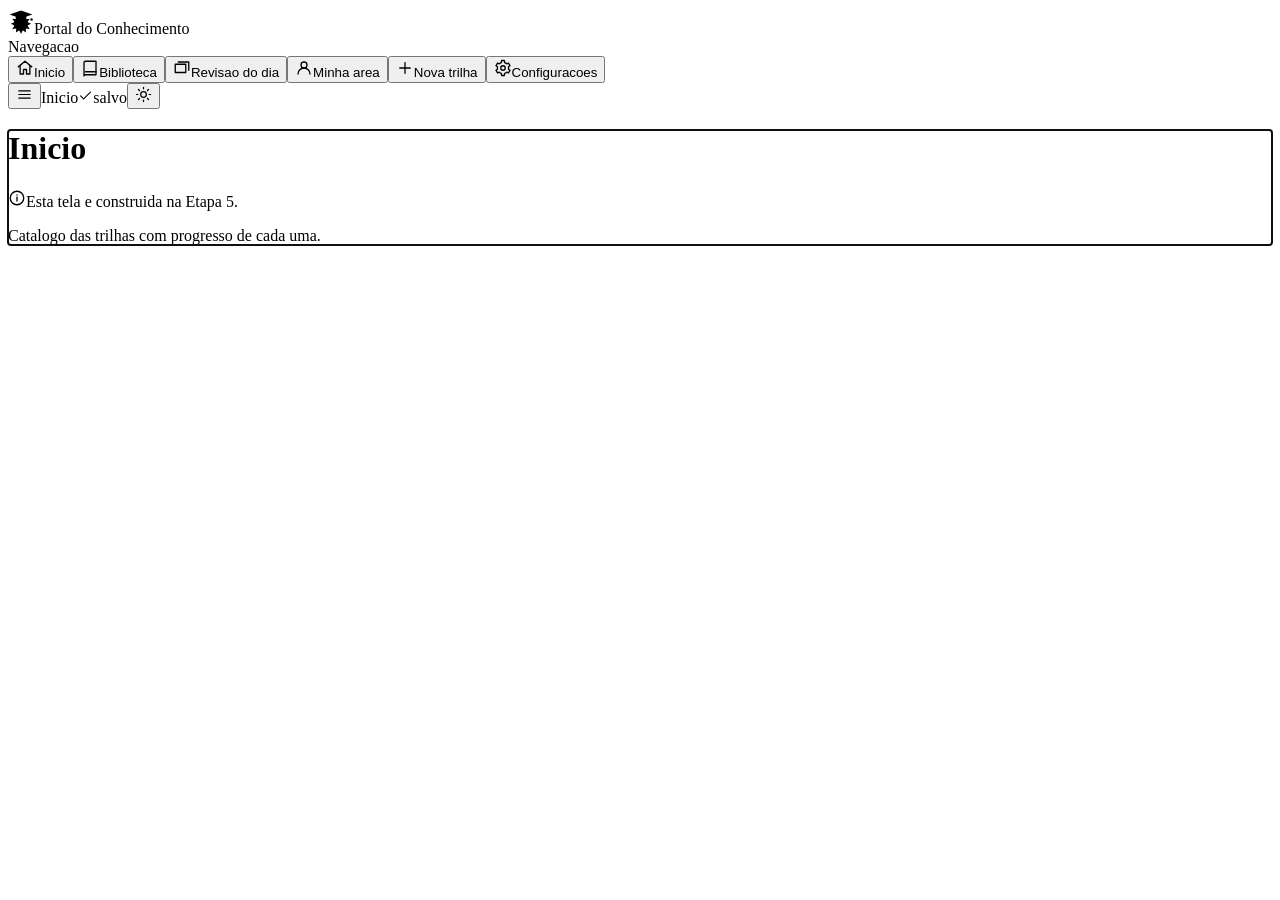
==== index.html @ cdf918e6 "Cria o esqueleto da aplicacao Casca, roteador por hash, estado com formulas de progresso, persistenc" ====
<!DOCTYPE html>
<html lang="pt-BR" data-tema="auto">
<head>
<meta charset="utf-8">
<meta name="viewport" content="width=device-width, initial-scale=1">
<meta name="description" content="Portal pessoal de estudos: trilhas, biblioteca, leitura ativa e revisao espacada.">
<meta name="color-scheme" content="light dark">
<title>Portal do Conhecimento</title>
<link rel="stylesheet" href="css/styles.css">
<link rel="icon" href="data:image/svg+xml,%3Csvg xmlns%3D%22http%3A%2F%2Fwww.w3.org%2F2000%2Fsvg%22 viewBox%3D%220 0 32 32%22%3E%3Cpolygon points%3D%2228.40%2C19.50 23.92%2C21.62 26.74%2C25.70 21.80%2C25.30 22.20%2C30.24 18.12%2C27.42 16.00%2C31.90 13.88%2C27.42 9.80%2C30.24 10.20%2C25.30 5.26%2C25.70 8.08%2C21.62 3.60%2C19.50 8.08%2C17.38 5.26%2C13.30 10.20%2C13.70 21.80%2C13.70 26.74%2C13.30 23.92%2C17.38%22 fill%3D%22%232f8a45%22%2F%3E%3Ccircle cx%3D%2216%22 cy%3D%2219.5%22 r%3D%228.5%22 fill%3D%22%2357b45f%22%2F%3E%3Cpath d%3D%22M9.5 9.5v4.2c0 1.9 2.9 3.1 6.5 3.1s6.5-1.2 6.5-3.1V9.5z%22 fill%3D%22%23c9922a%22%2F%3E%3Cpolygon points%3D%2216%2C3 30%2C8 16%2C13 2%2C8%22 fill%3D%22%23f2c14e%22%2F%3E%3Cpath d%3D%22M29 8.4v4.6%22 stroke%3D%22%23c9922a%22 stroke-width%3D%221.4%22 stroke-linecap%3D%22round%22 fill%3D%22none%22%2F%3E%3Ccircle cx%3D%2229%22 cy%3D%2214.2%22 r%3D%221.5%22 fill%3D%22%23c9922a%22%2F%3E%3Ccircle cx%3D%2212.6%22 cy%3D%2219.6%22 r%3D%221.7%22 fill%3D%22%2314301c%22%2F%3E%3Ccircle cx%3D%2219.4%22 cy%3D%2219.6%22 r%3D%221.7%22 fill%3D%22%2314301c%22%2F%3E%3Cpath d%3D%22M11.8 23.2c1.4 2 6.9 2 8.4 0%22 stroke%3D%22%2314301c%22 stroke-width%3D%221.5%22 stroke-linecap%3D%22round%22 fill%3D%22none%22%2F%3E%3Cpolygon points%3D%2213.2%2C23.9 14.6%2C23.9 13.9%2C26%22 fill%3D%22%23f2c14e%22%2F%3E%3Cpolygon points%3D%2217.4%2C23.9 18.8%2C23.9 18.1%2C26%22 fill%3D%22%23f2c14e%22%2F%3E%3C%2Fsvg%3E">
<script>
/* Aplica o tema salvo antes da primeira pintura, para nao piscar branco no tema escuro. */
(function () {
  try {
    var bruto = window.localStorage.getItem("pdc.config");
    var tema = bruto ? (JSON.parse(bruto).tema || "auto") : "auto";
    document.documentElement.setAttribute("data-tema", tema);
  } catch (e) {
    document.documentElement.setAttribute("data-tema", "auto");
  }
})();
</script>
</head>
<body>

<noscript>
  <div style="padding:24px">
    <h1>Portal do Conhecimento</h1>
    <p>Este portal precisa de JavaScript para funcionar. Ative o JavaScript no navegador e recarregue a pagina.</p>
  </div>
</noscript>

<!-- ORDEM DE CARREGAMENTO OBRIGATORIA (docs/ARQUITETURA.md §1.1).
     Um arquivo so pode usar PDC.x de arquivos que vem antes dele.
     Os modulos comentados entram nas etapas indicadas. -->
<script src="js/core.js"></script>          <!-- PDC.icones, PDC.util, PDC.rota, PDC.estado -->
<script src="js/db.js"></script>            <!-- PDC.db -->
<script src="js/ui.js"></script>            <!-- PDC.ui -->
<!-- <script src="js/trilhas/dados.js"></script>          Etapa 6 -->
<!-- <script src="js/trilhas/engenharia.js"></script>     Etapa 6 -->
<!-- <script src="js/trilhas/gestao.js"></script>         Etapa 6 -->
<!-- <script src="js/trilhas/lideranca.js"></script>      Etapa 6 -->
<!-- <script src="js/trilhas/desenvolvimento.js"></script> Etapa 6 -->
<!-- <script src="js/exercicios.js"></script>             Etapa 7 -->
<!-- <script src="js/biblioteca.js"></script>             Etapa 8 -->
<!-- <script src="js/leitor.js"></script>                 Etapa 9 -->
<!-- <script src="js/compreensao.js"></script>            Etapa 10 -->
<!-- <script src="js/fixacao.js"></script>                Etapa 11 -->
<!-- <script src="js/gerador.js"></script>                Etapa 12 -->
<script src="js/app.js"></script>           <!-- sempre por ultimo -->

</body>
</html>
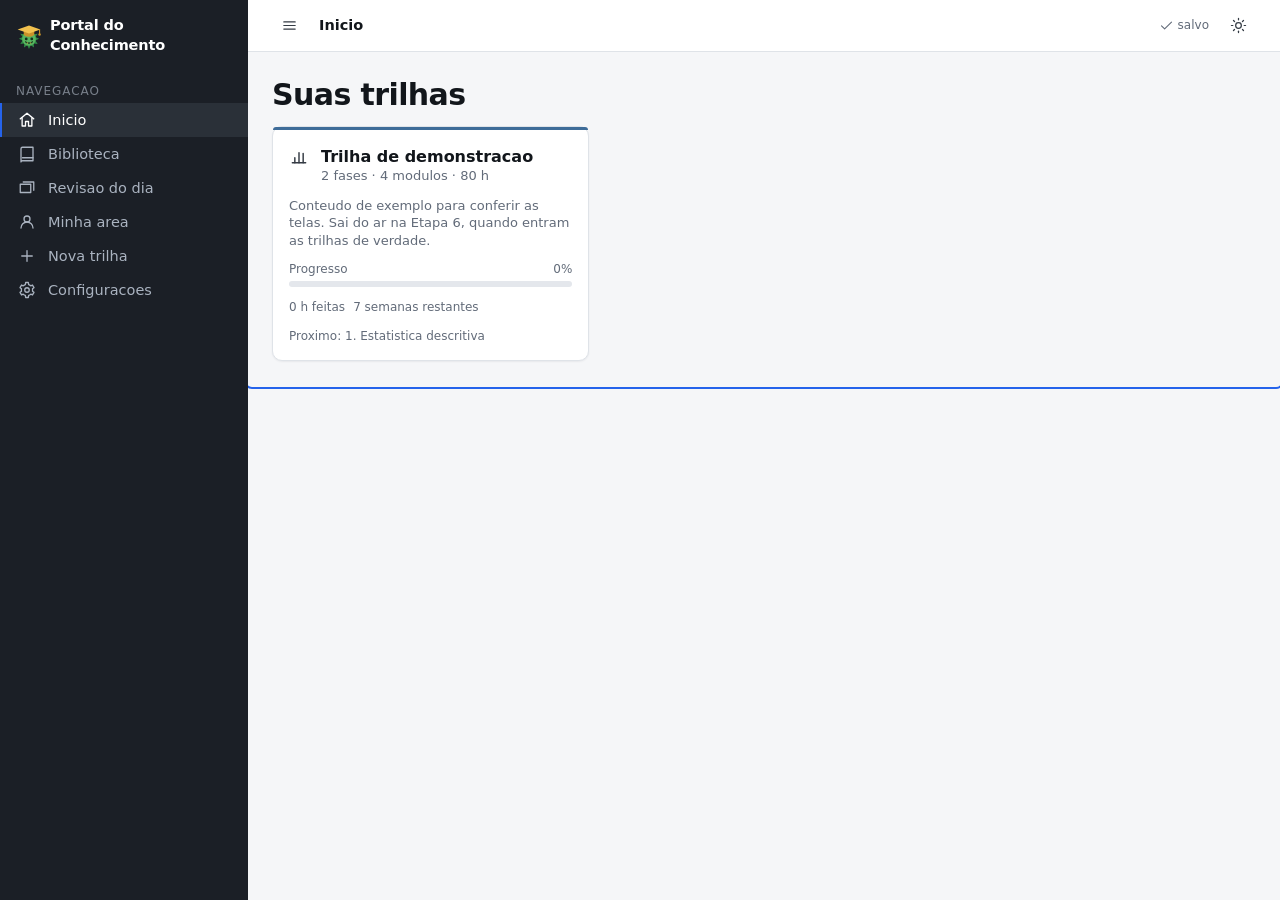
==== commit b0023b8e: "Constroi as telas principais do portal Home com as trilhas, painel da trilha com fases e marcos, tel" ====
--- a/index.html
+++ b/index.html
@@ -36,6 +36,8 @@
 <script src="js/core.js"></script>          <!-- PDC.icones, PDC.util, PDC.rota, PDC.estado -->
 <script src="js/db.js"></script>            <!-- PDC.db -->
 <script src="js/ui.js"></script>            <!-- PDC.ui -->
+<script src="js/views.js"></script>         <!-- PDC.views -->
+<script src="js/trilhas/exemplo.js"></script> <!-- DEMONSTRACAO: sai na Etapa 6 -->
 <!-- <script src="js/trilhas/dados.js"></script>          Etapa 6 -->
 <!-- <script src="js/trilhas/engenharia.js"></script>     Etapa 6 -->
 <!-- <script src="js/trilhas/gestao.js"></script>         Etapa 6 -->
--- a/css/styles.css
+++ b/css/styles.css
@@ -0,0 +1,697 @@
+/* ==========================================================================
+   Portal do Conhecimento — folha de estilo unica
+   Direcao visual: sobrio e denso. Cinzas neutros, um azul de acento,
+   tipografia do sistema, feita para ler muito texto sem cansar.
+
+   Regra: nenhuma cor literal fora dos blocos de token deste arquivo.
+   Cor escrita direto numa regra e erro de revisao.
+   ========================================================================== */
+
+/* --------------------------------------------------------------------------
+   1. TOKENS — tema claro (padrao)
+   -------------------------------------------------------------------------- */
+:root {
+  /* superficies */
+  --fundo:            #f5f6f8;
+  --superficie:       #ffffff;
+  --superficie-2:     #eef0f3;
+  --superficie-3:     #e4e7ec;
+  --sidebar:          #1b1f26;
+  --sidebar-item:     #aab3c0;
+  --sidebar-ativo:    #ffffff;
+  --sidebar-fundo-at: #2a3038;
+
+  /* bordas */
+  --borda:            #dfe3e8;
+  --borda-forte:      #c4cad2;
+
+  /* texto */
+  --txt-forte:        #12161b;
+  --txt:              #343b44;
+  --txt-fraco:        #626b79;
+  --txt-inverso:      #ffffff;
+
+  /* acento */
+  --acento:           #2563eb;
+  --acento-hover:     #1d4ed8;
+  --acento-fraco:     #e8f0fe;
+  --acento-borda:     #b9d0fb;
+  --txt-sobre-acento: #ffffff;
+  --vidro:            rgba(10, 14, 20, .55);
+
+  /* mascote */
+  --marca-verde:         #57b45f;
+  --marca-verde-escuro:  #2f8a45;
+  --marca-capelo:        #f2c14e;
+  --marca-capelo-escuro: #c9922a;
+  --marca-olho:          #14301c;
+
+  /* estados semanticos */
+  --ok:               #12763a;
+  --ok-fraco:         #e6f4ea;
+  --aviso:            #9a5b06;
+  --aviso-fraco:      #fdf2df;
+  --erro:             #c02626;
+  --erro-fraco:       #fdeaea;
+
+  /* cores de fase — dessaturadas de proposito */
+  --f1:               #3e6c99;
+  --f2:               #2f7a6b;
+  --f3:               #9a6f2f;
+  --f4:               #8f4658;
+  --f5:               #665d99;
+  --f6:               #4a6b52;
+
+  /* cores de trilha */
+  --t-dados:          #3e6c99;
+  --t-engenharia:     #2f7a6b;
+  --t-gestao:         #9a6f2f;
+  --t-lideranca:      #8f4658;
+  --t-desenvolvimento:#665d99;
+
+  /* destaques de leitura (4 cores, RF-027) */
+  --hl1:              #fff3b0;
+  --hl2:              #c8e6c9;
+  --hl3:              #cfe3fb;
+  --hl4:              #f3ccdc;
+  --hl-txt:           #12161b;
+
+  /* sombras */
+  --sombra-1: 0 1px 2px rgba(16, 22, 32, .06);
+  --sombra-2: 0 2px 8px rgba(16, 22, 32, .09);
+  --sombra-3: 0 8px 28px rgba(16, 22, 32, .16);
+
+  /* tipografia */
+  --fonte-ui: system-ui, -apple-system, "Segoe UI", Roboto, "Helvetica Neue", Arial, sans-serif;
+  --fonte-mono: ui-monospace, "Cascadia Mono", "Consolas", "Liberation Mono", monospace;
+  --t-xs: 12px;
+  --t-sm: 13px;
+  --t-md: 14.5px;
+  --t-lg: 16px;
+  --t-xl: 19px;
+  --t-2xl: 24px;
+  --t-3xl: 30px;
+  --altura-densa: 1.35;
+  --altura-leitura: 1.68;
+
+  /* espacamento — escala de 4 */
+  --e1: 4px;  --e2: 8px;  --e3: 12px; --e4: 16px;
+  --e5: 24px; --e6: 32px; --e7: 48px; --e8: 64px;
+
+  /* raios */
+  --r1: 4px; --r2: 6px; --r3: 10px; --rf: 999px;
+
+  /* medidas de layout */
+  --larg-sidebar: 248px;
+  --larg-rail: 60px;
+  --alt-topbar: 52px;
+  --larg-leitura: 74ch;
+
+  /* transicoes */
+  --tr: 140ms ease;
+}
+
+/* --------------------------------------------------------------------------
+   2. TOKENS — tema escuro
+   -------------------------------------------------------------------------- */
+:root[data-tema="escuro"] {
+  --fundo:            #0f1216;
+  --superficie:       #161a20;
+  --superficie-2:     #1d222a;
+  --superficie-3:     #262c36;
+  --sidebar:          #0b0e12;
+  --sidebar-item:     #8b95a3;
+  --sidebar-ativo:    #ffffff;
+  --sidebar-fundo-at: #1c222b;
+
+  --borda:            #262d37;
+  --borda-forte:      #3a4350;
+
+  --txt-forte:        #eef1f5;
+  --txt:             #c2cad4;
+  --txt-fraco:        #838d9b;
+  --txt-inverso:      #0f1216;
+
+  --acento:           #5b9bff;
+  --acento-hover:     #7db0ff;
+  --acento-fraco:     #16243b;
+  --acento-borda:     #2c4a7a;
+  --txt-sobre-acento: #0b1018;
+  --vidro:            rgba(0, 0, 0, .65);
+
+  --marca-verde:         #5cc267;
+  --marca-verde-escuro:  #35a04f;
+  --marca-capelo:        #f6cd63;
+  --marca-capelo-escuro: #d1a03a;
+  --marca-olho:          #10281a;
+
+  --ok:               #4ade80;
+  --ok-fraco:         #12291b;
+  --aviso:            #fbbf24;
+  --aviso-fraco:      #2c2312;
+  --erro:             #f87171;
+  --erro-fraco:       #2e1618;
+
+  --f1:               #6b9ecb;
+  --f2:               #4fae9a;
+  --f3:               #c79a4e;
+  --f4:               #c47287;
+  --f5:               #9289cc;
+  --f6:               #77a081;
+
+  --t-dados:          #6b9ecb;
+  --t-engenharia:     #4fae9a;
+  --t-gestao:         #c79a4e;
+  --t-lideranca:      #c47287;
+  --t-desenvolvimento:#9289cc;
+
+  --hl1:              #665c1f;
+  --hl2:              #2c4a30;
+  --hl3:              #234066;
+  --hl4:              #5a2f42;
+  --hl-txt:           #eef1f5;
+
+  --sombra-1: 0 1px 2px rgba(0, 0, 0, .5);
+  --sombra-2: 0 2px 10px rgba(0, 0, 0, .55);
+  --sombra-3: 0 8px 30px rgba(0, 0, 0, .65);
+}
+
+/* tema automatico: segue o sistema quando o dono nao escolheu */
+@media (prefers-color-scheme: dark) {
+  :root[data-tema="auto"] {
+    --fundo:            #0f1216;
+    --superficie:       #161a20;
+    --superficie-2:     #1d222a;
+    --superficie-3:     #262c36;
+    --sidebar:          #0b0e12;
+    --sidebar-item:     #8b95a3;
+    --sidebar-ativo:    #ffffff;
+    --sidebar-fundo-at: #1c222b;
+    --borda:            #262d37;
+    --borda-forte:      #3a4350;
+    --txt-forte:        #eef1f5;
+    --txt:              #c2cad4;
+    --txt-fraco:        #838d9b;
+    --txt-inverso:      #0f1216;
+    --acento:           #5b9bff;
+    --acento-hover:     #7db0ff;
+    --acento-fraco:     #16243b;
+    --acento-borda:     #2c4a7a;
+    --txt-sobre-acento: #0b1018;
+    --vidro:            rgba(0, 0, 0, .65);
+    --marca-verde:         #5cc267;
+    --marca-verde-escuro:  #35a04f;
+    --marca-capelo:        #f6cd63;
+    --marca-capelo-escuro: #d1a03a;
+    --marca-olho:          #10281a;
+    --ok:               #4ade80;
+    --ok-fraco:         #12291b;
+    --aviso:            #fbbf24;
+    --aviso-fraco:      #2c2312;
+    --erro:             #f87171;
+    --erro-fraco:       #2e1618;
+    --f1:               #6b9ecb;
+    --f2:               #4fae9a;
+    --f3:               #c79a4e;
+    --f4:               #c47287;
+    --f5:               #9289cc;
+    --f6:               #77a081;
+    --t-dados:          #6b9ecb;
+    --t-engenharia:     #4fae9a;
+    --t-gestao:         #c79a4e;
+    --t-lideranca:      #c47287;
+    --t-desenvolvimento:#9289cc;
+    --hl1:              #665c1f;
+    --hl2:              #2c4a30;
+    --hl3:              #234066;
+    --hl4:              #5a2f42;
+    --hl-txt:           #eef1f5;
+    --sombra-1: 0 1px 2px rgba(0, 0, 0, .5);
+    --sombra-2: 0 2px 10px rgba(0, 0, 0, .55);
+    --sombra-3: 0 8px 30px rgba(0, 0, 0, .65);
+  }
+}
+
+/* --------------------------------------------------------------------------
+   3. RESET E BASE
+   -------------------------------------------------------------------------- */
+*, *::before, *::after { box-sizing: border-box; }
+
+html { -webkit-text-size-adjust: 100%; }
+
+body {
+  margin: 0;
+  background: var(--fundo);
+  color: var(--txt);
+  font-family: var(--fonte-ui);
+  font-size: var(--t-md);
+  line-height: var(--altura-densa);
+  -webkit-font-smoothing: antialiased;
+}
+
+h1, h2, h3, h4, h5, h6 { margin: 0; color: var(--txt-forte); font-weight: 600; line-height: 1.25; }
+h1 { font-size: var(--t-3xl); letter-spacing: -.02em; }
+h2 { font-size: var(--t-2xl); letter-spacing: -.015em; }
+h3 { font-size: var(--t-xl); }
+h4 { font-size: var(--t-lg); }
+h5 { font-size: var(--t-md); }
+
+p { margin: 0 0 var(--e3); }
+ul, ol { margin: 0 0 var(--e3); padding-left: var(--e5); }
+li { margin-bottom: var(--e1); }
+
+a { color: var(--acento); text-decoration: none; }
+a:hover { text-decoration: underline; }
+
+code, kbd, pre, samp { font-family: var(--fonte-mono); font-size: .92em; }
+
+hr { border: 0; border-top: 1px solid var(--borda); margin: var(--e5) 0; }
+
+img { max-width: 100%; height: auto; }
+
+::selection { background: var(--acento-fraco); color: var(--txt-forte); }
+
+/* foco visivel — RNF-011, nunca remover */
+:focus-visible {
+  outline: 2px solid var(--acento);
+  outline-offset: 2px;
+  border-radius: var(--r1);
+}
+:focus:not(:focus-visible) { outline: none; }
+
+@media (prefers-reduced-motion: reduce) {
+  *, *::before, *::after { animation-duration: .01ms !important; transition-duration: .01ms !important; }
+}
+
+/* --------------------------------------------------------------------------
+   4. LAYOUT
+   -------------------------------------------------------------------------- */
+.app { display: grid; grid-template-columns: var(--larg-sidebar) 1fr; min-height: 100vh; }
+.app.rail { grid-template-columns: var(--larg-rail) 1fr; }
+
+.sidebar {
+  background: var(--sidebar);
+  color: var(--sidebar-item);
+  display: flex; flex-direction: column;
+  position: sticky; top: 0; height: 100vh;
+  overflow-y: auto; overscroll-behavior: contain;
+}
+.marca-svg { display: block; flex: 0 0 auto; }
+.sidebar-marca {
+  display: flex; align-items: center; gap: var(--e2);
+  padding: var(--e4) var(--e4) var(--e3);
+  color: var(--sidebar-ativo); font-weight: 650; letter-spacing: -.01em;
+}
+.sidebar-secao {
+  padding: var(--e4) var(--e4) var(--e1);
+  font-size: var(--t-xs); text-transform: uppercase; letter-spacing: .08em;
+  color: var(--sidebar-item); opacity: .65;
+}
+.nav-item {
+  display: flex; align-items: center; gap: var(--e3);
+  padding: var(--e2) var(--e4);
+  color: var(--sidebar-item); font-size: var(--t-md);
+  border-left: 2px solid transparent;
+  cursor: pointer; transition: background var(--tr), color var(--tr);
+  background: none; border-top: 0; border-right: 0; border-bottom: 0;
+  width: 100%; text-align: left; font-family: inherit;
+}
+.nav-item:hover { background: var(--sidebar-fundo-at); color: var(--sidebar-ativo); text-decoration: none; }
+.nav-item.ativo { background: var(--sidebar-fundo-at); color: var(--sidebar-ativo); border-left-color: var(--acento); }
+.nav-item .ico { flex: 0 0 auto; }
+.nav-item .rotulo { flex: 1 1 auto; overflow: hidden; text-overflow: ellipsis; white-space: nowrap; }
+.app.rail .nav-item .rotulo,
+.app.rail .sidebar-secao,
+.app.rail .sidebar-marca .rotulo { display: none; }
+.app.rail .nav-item { justify-content: center; padding-left: 0; padding-right: 0; }
+
+.principal { display: flex; flex-direction: column; min-width: 0; }
+
+.topbar {
+  height: var(--alt-topbar);
+  display: flex; align-items: center; gap: var(--e3);
+  padding: 0 var(--e5);
+  background: var(--superficie);
+  border-bottom: 1px solid var(--borda);
+  position: sticky; top: 0; z-index: 20;
+}
+.topbar .titulo { font-weight: 600; color: var(--txt-forte); min-width: 0; overflow: hidden; text-overflow: ellipsis; white-space: nowrap; }
+.topbar .espaco { flex: 1 1 auto; }
+
+.conteudo { padding: var(--e5); min-width: 0; }
+.conteudo-leitura { max-width: var(--larg-leitura); }
+
+.grade { display: grid; gap: var(--e4); }
+.grade-2 { grid-template-columns: repeat(2, minmax(0, 1fr)); }
+.grade-3 { grid-template-columns: repeat(3, minmax(0, 1fr)); }
+.grade-auto { grid-template-columns: repeat(auto-fill, minmax(260px, 1fr)); }
+
+/* --------------------------------------------------------------------------
+   5. COMPONENTES
+   -------------------------------------------------------------------------- */
+
+/* 5.1 cartao */
+.cartao {
+  background: var(--superficie);
+  border: 1px solid var(--borda);
+  border-radius: var(--r3);
+  padding: var(--e4);
+  box-shadow: var(--sombra-1);
+}
+.cartao-clicavel { cursor: pointer; transition: border-color var(--tr), box-shadow var(--tr), transform var(--tr); }
+.cartao-clicavel:hover { border-color: var(--borda-forte); box-shadow: var(--sombra-2); }
+.cartao-cabeca { display: flex; align-items: flex-start; gap: var(--e3); margin-bottom: var(--e3); }
+.cartao-titulo { font-size: var(--t-lg); font-weight: 600; color: var(--txt-forte); }
+.cartao-sub { font-size: var(--t-sm); color: var(--txt-fraco); }
+.cartao-faixa { height: 3px; border-radius: var(--rf); background: var(--acento); margin: calc(var(--e4) * -1) calc(var(--e4) * -1) var(--e4); border-radius: var(--r3) var(--r3) 0 0; }
+
+/* 5.2 botoes */
+.btn {
+  display: inline-flex; align-items: center; justify-content: center; gap: var(--e2);
+  font-family: inherit; font-size: var(--t-md); font-weight: 550; line-height: 1;
+  padding: var(--e2) var(--e4); min-height: 34px;
+  border-radius: var(--r2); border: 1px solid transparent;
+  cursor: pointer; transition: background var(--tr), border-color var(--tr), color var(--tr);
+  white-space: nowrap;
+}
+.btn:disabled { opacity: .5; cursor: not-allowed; }
+.btn-primario { background: var(--acento); color: var(--txt-sobre-acento); }
+.btn-primario:hover:not(:disabled) { background: var(--acento-hover); }
+.btn-secundario { background: var(--superficie); color: var(--txt-forte); border-color: var(--borda-forte); }
+.btn-secundario:hover:not(:disabled) { background: var(--superficie-2); }
+.btn-sutil { background: transparent; color: var(--txt); }
+.btn-sutil:hover:not(:disabled) { background: var(--superficie-2); color: var(--txt-forte); }
+.btn-perigo { background: transparent; color: var(--erro); border-color: var(--erro); }
+.btn-perigo:hover:not(:disabled) { background: var(--erro-fraco); }
+.btn-pequeno { min-height: 27px; padding: var(--e1) var(--e3); font-size: var(--t-sm); }
+.btn-icone { padding: var(--e2); min-width: 34px; }
+.btn-largo { width: 100%; }
+
+/* 5.3 etiquetas */
+.etiq {
+  display: inline-flex; align-items: center; gap: var(--e1);
+  padding: 2px var(--e2); border-radius: var(--rf);
+  font-size: var(--t-xs); font-weight: 600; letter-spacing: .01em;
+  background: var(--superficie-2); color: var(--txt-fraco);
+  border: 1px solid var(--borda);
+}
+.etiq-acento { background: var(--acento-fraco); color: var(--acento); border-color: var(--acento-borda); }
+.etiq-ok { background: var(--ok-fraco); color: var(--ok); border-color: transparent; }
+.etiq-aviso { background: var(--aviso-fraco); color: var(--aviso); border-color: transparent; }
+.etiq-erro { background: var(--erro-fraco); color: var(--erro); border-color: transparent; }
+.etiq-auto { background: transparent; color: var(--txt-fraco); border-style: dashed; }
+
+/* 5.4 progresso */
+.progresso { height: 6px; background: var(--superficie-3); border-radius: var(--rf); overflow: hidden; }
+.progresso-barra { height: 100%; background: var(--acento); border-radius: var(--rf); transition: width var(--tr); }
+.progresso-rotulo { display: flex; justify-content: space-between; font-size: var(--t-xs); color: var(--txt-fraco); margin-bottom: var(--e1); }
+
+/* 5.5 estatistica */
+.stats { display: grid; grid-template-columns: repeat(auto-fit, minmax(130px, 1fr)); gap: var(--e3); }
+.stat { background: var(--superficie-2); border-radius: var(--r2); padding: var(--e3); }
+.stat-valor { font-size: var(--t-2xl); font-weight: 650; color: var(--txt-forte); line-height: 1.1; font-variant-numeric: tabular-nums; }
+.stat-rotulo { font-size: var(--t-xs); color: var(--txt-fraco); text-transform: uppercase; letter-spacing: .05em; margin-top: var(--e1); }
+
+/* 5.6 avisos */
+.aviso {
+  display: flex; gap: var(--e3); align-items: flex-start;
+  padding: var(--e3) var(--e4); border-radius: var(--r2);
+  border-left: 3px solid var(--borda-forte); background: var(--superficie-2);
+  font-size: var(--t-md);
+}
+.aviso .ico { flex: 0 0 auto; margin-top: 1px; }
+.aviso-info { background: var(--acento-fraco); border-left-color: var(--acento); color: var(--txt-forte); }
+.aviso-ok { background: var(--ok-fraco); border-left-color: var(--ok); color: var(--txt-forte); }
+.aviso-atencao { background: var(--aviso-fraco); border-left-color: var(--aviso); color: var(--txt-forte); }
+.aviso-erro { background: var(--erro-fraco); border-left-color: var(--erro); color: var(--txt-forte); }
+
+/* 5.7 formulario */
+.campo { display: block; margin-bottom: var(--e4); }
+.campo-rotulo { display: block; font-size: var(--t-sm); font-weight: 600; color: var(--txt-forte); margin-bottom: var(--e1); }
+.campo-ajuda { font-size: var(--t-xs); color: var(--txt-fraco); margin-top: var(--e1); }
+.entrada, .selecao, .area {
+  width: 100%; font-family: inherit; font-size: var(--t-md); color: var(--txt-forte);
+  background: var(--superficie); border: 1px solid var(--borda-forte); border-radius: var(--r2);
+  padding: var(--e2) var(--e3); min-height: 34px; transition: border-color var(--tr);
+}
+.entrada:hover, .selecao:hover, .area:hover { border-color: var(--txt-fraco); }
+.entrada:focus, .selecao:focus, .area:focus { border-color: var(--acento); }
+.area { min-height: 110px; line-height: var(--altura-leitura); resize: vertical; }
+.entrada::placeholder, .area::placeholder { color: var(--txt-fraco); }
+.marcacao { display: flex; align-items: center; gap: var(--e2); font-size: var(--t-md); cursor: pointer; padding: var(--e1) 0; }
+.marcacao input { width: 16px; height: 16px; accent-color: var(--acento); cursor: pointer; flex: 0 0 auto; }
+.busca { position: relative; }
+.busca .ico { position: absolute; left: var(--e3); top: 50%; transform: translateY(-50%); color: var(--txt-fraco); pointer-events: none; }
+.busca .entrada { padding-left: calc(var(--e5) + var(--e2)); }
+
+/* 5.8 abas */
+.abas { display: flex; gap: var(--e1); border-bottom: 1px solid var(--borda); margin-bottom: var(--e4); overflow-x: auto; }
+.aba {
+  background: none; border: 0; border-bottom: 2px solid transparent;
+  font-family: inherit; font-size: var(--t-md); color: var(--txt-fraco);
+  padding: var(--e2) var(--e3); cursor: pointer; white-space: nowrap;
+}
+.aba:hover { color: var(--txt-forte); }
+.aba.ativa { color: var(--acento); border-bottom-color: var(--acento); font-weight: 600; }
+
+/* 5.9 painel expansivel */
+.painel { border: 1px solid var(--borda); border-radius: var(--r2); background: var(--superficie); margin-bottom: var(--e3); }
+.painel > summary {
+  display: flex; align-items: center; gap: var(--e2);
+  padding: var(--e3) var(--e4); cursor: pointer; list-style: none;
+  font-weight: 600; color: var(--txt-forte); border-radius: var(--r2);
+}
+.painel > summary::-webkit-details-marker { display: none; }
+.painel > summary .seta { margin-left: auto; transition: transform var(--tr); color: var(--txt-fraco); }
+.painel[open] > summary .seta { transform: rotate(180deg); }
+.painel-corpo { padding: 0 var(--e4) var(--e4); border-top: 1px solid var(--borda); padding-top: var(--e4); }
+
+/* 5.10 tabela densa */
+.tabela { width: 100%; border-collapse: collapse; font-size: var(--t-sm); }
+.tabela th, .tabela td { text-align: left; padding: var(--e2) var(--e3); border-bottom: 1px solid var(--borda); }
+.tabela th { font-weight: 600; color: var(--txt-forte); background: var(--superficie-2); white-space: nowrap; }
+.tabela tbody tr:hover { background: var(--superficie-2); }
+.tabela td.num, .tabela th.num { text-align: right; font-variant-numeric: tabular-nums; }
+.tabela-rolagem { overflow-x: auto; border: 1px solid var(--borda); border-radius: var(--r2); }
+
+/* 5.11 codigo e saida */
+.editor { border: 1px solid var(--borda-forte); border-radius: var(--r2); overflow: hidden; background: var(--superficie); }
+.editor-barra { display: flex; align-items: center; gap: var(--e2); padding: var(--e2) var(--e3); background: var(--superficie-2); border-bottom: 1px solid var(--borda); font-size: var(--t-xs); color: var(--txt-fraco); }
+.editor-area {
+  width: 100%; border: 0; padding: var(--e3); min-height: 160px; resize: vertical;
+  font-family: var(--fonte-mono); font-size: var(--t-sm); line-height: 1.55;
+  color: var(--txt-forte); background: var(--superficie); tab-size: 4;
+}
+.editor-area:focus { outline: none; }
+.saida {
+  font-family: var(--fonte-mono); font-size: var(--t-sm); line-height: 1.5;
+  background: var(--superficie-2); border: 1px solid var(--borda); border-radius: var(--r2);
+  padding: var(--e3); white-space: pre-wrap; word-break: break-word; margin: 0;
+  max-height: 260px; overflow: auto; color: var(--txt);
+}
+.saida-ok { border-left: 3px solid var(--ok); }
+.saida-erro { border-left: 3px solid var(--erro); color: var(--erro); }
+pre.bloco-codigo {
+  background: var(--superficie-2); border: 1px solid var(--borda); border-radius: var(--r2);
+  padding: var(--e3); overflow-x: auto; margin: 0 0 var(--e3); line-height: 1.55;
+}
+
+/* 5.12 aula — tipografia de leitura longa */
+.aula { max-width: var(--larg-leitura); font-size: var(--t-lg); line-height: var(--altura-leitura); }
+.aula p { margin-bottom: var(--e4); }
+.aula h3 { margin: var(--e6) 0 var(--e3); }
+.aula ul, .aula ol { margin-bottom: var(--e4); }
+.aula li { margin-bottom: var(--e2); }
+.bloco-destaque {
+  border-left: 3px solid var(--acento); background: var(--acento-fraco);
+  padding: var(--e3) var(--e4); border-radius: 0 var(--r2) var(--r2) 0;
+  margin: 0 0 var(--e4); color: var(--txt-forte); font-weight: 500;
+}
+.bloco-citacao {
+  border-left: 3px solid var(--borda-forte); padding-left: var(--e4);
+  margin: 0 0 var(--e4); color: var(--txt-fraco); font-style: italic;
+}
+.bloco-citacao .fonte { display: block; font-style: normal; font-size: var(--t-sm); margin-top: var(--e2); }
+
+/* 5.13 destaques de leitura */
+.hl { border-radius: 2px; padding: 1px 0; color: var(--hl-txt); }
+.hl1 { background: var(--hl1); } .hl2 { background: var(--hl2); }
+.hl3 { background: var(--hl3); } .hl4 { background: var(--hl4); }
+
+/* 5.14 estado vazio */
+.vazio { text-align: center; padding: var(--e7) var(--e4); color: var(--txt-fraco); }
+.vazio .ico { color: var(--borda-forte); margin-bottom: var(--e3); }
+.vazio h4 { color: var(--txt); margin-bottom: var(--e2); }
+
+/* 5.15 carregando */
+.esqueleto { background: var(--superficie-2); border-radius: var(--r1); position: relative; overflow: hidden; }
+.esqueleto::after {
+  content: ""; position: absolute; inset: 0; transform: translateX(-100%);
+  background: linear-gradient(90deg, transparent, var(--superficie-3), transparent);
+  animation: desliza 1.3s infinite;
+}
+@keyframes desliza { to { transform: translateX(100%); } }
+.girando { animation: gira 1s linear infinite; display: inline-flex; }
+@keyframes gira { to { transform: rotate(360deg); } }
+
+/* 5.16 indicador de salvo */
+.salvo { display: inline-flex; align-items: center; gap: var(--e1); font-size: var(--t-xs); color: var(--txt-fraco); }
+.salvo.ativo { color: var(--ok); }
+
+/* 5.17 dialogo */
+.fundo-modal { position: fixed; inset: 0; background: var(--vidro); display: flex; align-items: center; justify-content: center; padding: var(--e4); z-index: 60; }
+.modal { background: var(--superficie); border-radius: var(--r3); box-shadow: var(--sombra-3); max-width: 520px; width: 100%; max-height: 85vh; overflow: auto; }
+.modal-cabeca { display: flex; align-items: center; gap: var(--e3); padding: var(--e4); border-bottom: 1px solid var(--borda); }
+.modal-corpo { padding: var(--e4); }
+.modal-pe { display: flex; justify-content: flex-end; gap: var(--e2); padding: var(--e4); border-top: 1px solid var(--borda); }
+
+/* 5.18 chips de filtro */
+.chips { display: flex; flex-wrap: wrap; gap: var(--e2); }
+.chip {
+  background: var(--superficie); border: 1px solid var(--borda-forte); color: var(--txt);
+  border-radius: var(--rf); padding: var(--e1) var(--e3); font-size: var(--t-sm);
+  font-family: inherit; cursor: pointer; transition: background var(--tr), border-color var(--tr);
+}
+.chip:hover { background: var(--superficie-2); }
+.chip.ativo { background: var(--acento-fraco); border-color: var(--acento); color: var(--acento); font-weight: 600; }
+
+/* 5.19 lista de itens do modulo */
+.lista-itens { list-style: none; margin: 0; padding: 0; }
+.item-linha {
+  display: flex; align-items: flex-start; gap: var(--e3);
+  padding: var(--e3); border-radius: var(--r2); border: 1px solid transparent;
+  transition: background var(--tr);
+}
+.item-linha:hover { background: var(--superficie-2); }
+.item-linha.feito .item-titulo { color: var(--txt-fraco); text-decoration: line-through; }
+.item-corpo { flex: 1 1 auto; min-width: 0; }
+.item-titulo { font-weight: 550; color: var(--txt-forte); }
+.item-meta { font-size: var(--t-xs); color: var(--txt-fraco); margin-top: 2px; display: flex; gap: var(--e2); flex-wrap: wrap; }
+
+/* 5.20 cores por fase e por trilha */
+.fase-1 { --cor-fase: var(--f1); } .fase-2 { --cor-fase: var(--f2); }
+.fase-3 { --cor-fase: var(--f3); } .fase-4 { --cor-fase: var(--f4); }
+.fase-5 { --cor-fase: var(--f5); } .fase-6 { --cor-fase: var(--f6); }
+.faixa-fase { background: var(--cor-fase, var(--acento)); }
+.texto-fase { color: var(--cor-fase, var(--acento)); }
+
+/* 5.21 hero das telas de trilha e modulo */
+.hero { margin-bottom: var(--e5); }
+.hero h1 { margin-bottom: var(--e2); }
+.hero p { max-width: var(--larg-leitura); }
+
+/* 5.22 player de video: o iframe so entra no DOM depois do clique */
+.player {
+  position: relative; aspect-ratio: 16 / 9; width: 100%;
+  background: var(--superficie-2); border: 1px solid var(--borda);
+  border-radius: var(--r2); overflow: hidden; margin-bottom: var(--e3);
+}
+.player iframe { width: 100%; height: 100%; border: 0; display: block; }
+.player-capa {
+  position: absolute; inset: 0; width: 100%; height: 100%;
+  display: flex; flex-direction: column; align-items: center; justify-content: center; gap: var(--e2);
+  background: var(--superficie-2); border: 0; cursor: pointer;
+  color: var(--txt); font-family: inherit; font-size: var(--t-md);
+  transition: background var(--tr), color var(--tr);
+}
+.player-capa:hover { background: var(--superficie-3); color: var(--acento); }
+.player-titulo { font-weight: 600; color: var(--txt-forte); max-width: 80%; text-align: center; }
+
+/* 5.23 linha de modulo na tela da trilha */
+.modulo-linha { cursor: pointer; }
+.modulo-numero {
+  flex: 0 0 auto; width: 26px; text-align: center;
+  font-weight: 700; font-variant-numeric: tabular-nums; font-size: var(--t-lg);
+}
+.modulo-progresso { flex: 0 0 110px; }
+.fase-bolinha { width: 9px; height: 9px; border-radius: var(--rf); flex: 0 0 auto; display: inline-block; }
+
+/* 5.24 navegacao entre modulos */
+.modulo-nav {
+  display: flex; align-items: center; justify-content: space-between; gap: var(--e3);
+  margin-top: var(--e6); padding-top: var(--e4); border-top: 1px solid var(--borda);
+}
+
+/* 5.25 menu contextual da trilha */
+.ctx-fase {
+  display: flex; align-items: center; gap: var(--e2);
+  padding: var(--e3) var(--e4) var(--e1);
+  font-size: var(--t-xs); text-transform: uppercase; letter-spacing: .06em;
+  color: var(--sidebar-item); opacity: .8;
+}
+.nav-modulo { font-size: var(--t-sm); padding-top: var(--e1); padding-bottom: var(--e1); }
+.app.rail .ctx-fase { display: none; }
+
+/* 5.26 material externo dentro do portal */
+.quadro-externo {
+  width: 100%; height: calc(100vh - var(--alt-topbar) - 200px); min-height: 420px;
+  border: 1px solid var(--borda); border-radius: var(--r2); background: var(--superficie);
+}
+
+/* --------------------------------------------------------------------------
+   6. UTILITARIOS
+   -------------------------------------------------------------------------- */
+.ico { display: inline-flex; flex: 0 0 auto; vertical-align: middle; }
+.linha { display: flex; align-items: center; gap: var(--e2); }
+.linha-entre { display: flex; align-items: center; justify-content: space-between; gap: var(--e3); }
+.coluna { display: flex; flex-direction: column; gap: var(--e3); }
+.espaco { flex: 1 1 auto; }
+.txt-fraco { color: var(--txt-fraco); }
+.txt-forte { color: var(--txt-forte); }
+.txt-pequeno { font-size: var(--t-sm); }
+.txt-mini { font-size: var(--t-xs); }
+.mono { font-family: var(--fonte-mono); }
+.num { font-variant-numeric: tabular-nums; }
+.sem-margem { margin: 0; }
+.mt-3 { margin-top: var(--e3); } .mt-4 { margin-top: var(--e4); } .mt-5 { margin-top: var(--e5); }
+.mb-3 { margin-bottom: var(--e3); } .mb-4 { margin-bottom: var(--e4); } .mb-5 { margin-bottom: var(--e5); }
+.oculto { display: none !important; }
+.so-leitor {
+  position: absolute; width: 1px; height: 1px; padding: 0; margin: -1px;
+  overflow: hidden; clip: rect(0 0 0 0); white-space: nowrap; border: 0;
+}
+
+/* --------------------------------------------------------------------------
+   7. RESPONSIVO
+   -------------------------------------------------------------------------- */
+@media (max-width: 900px) {
+  .app { grid-template-columns: 1fr; }
+  .app.rail { grid-template-columns: 1fr; }
+  .sidebar {
+    position: fixed; top: 0; left: 0; bottom: 0; width: var(--larg-sidebar);
+    z-index: 50; transform: translateX(-100%); transition: transform var(--tr);
+    height: 100dvh;
+  }
+  .app.menu-aberto .sidebar { transform: translateX(0); box-shadow: var(--sombra-3); }
+  .app.rail .nav-item .rotulo, .app.rail .sidebar-secao { display: block; }
+  .app.rail .nav-item { justify-content: flex-start; padding-left: var(--e4); padding-right: var(--e4); }
+  .cortina { position: fixed; inset: 0; background: var(--vidro); z-index: 40; }
+  .conteudo { padding: var(--e4); }
+  .grade-2, .grade-3 { grid-template-columns: 1fr; }
+}
+
+@media (max-width: 640px) {
+  :root { --t-3xl: 25px; --t-2xl: 21px; --t-xl: 17px; }
+  .topbar { padding: 0 var(--e3); }
+  .conteudo { padding: var(--e3); }
+  .cartao { padding: var(--e3); }
+  .aula { font-size: var(--t-md); }
+  .stats { grid-template-columns: repeat(2, minmax(0, 1fr)); }
+  .modulo-progresso { display: none; }
+  .modulo-nav { flex-wrap: wrap; }
+  .modulo-nav .btn { flex: 1 1 auto; }
+  .modal-pe { flex-direction: column-reverse; }
+  .modal-pe .btn { width: 100%; }
+  .topbar { gap: var(--e2); }
+  .salvo .rotulo-salvo { display: none; }
+}
+
+@media (max-width: 400px) {
+  :root { --t-3xl: 22px; --t-2xl: 19px; }
+  .abas { gap: 0; }
+  .aba { padding: var(--e2); font-size: var(--t-sm); }
+}
+
+@media (max-width: 340px) {
+  .stats { grid-template-columns: 1fr; }
+}
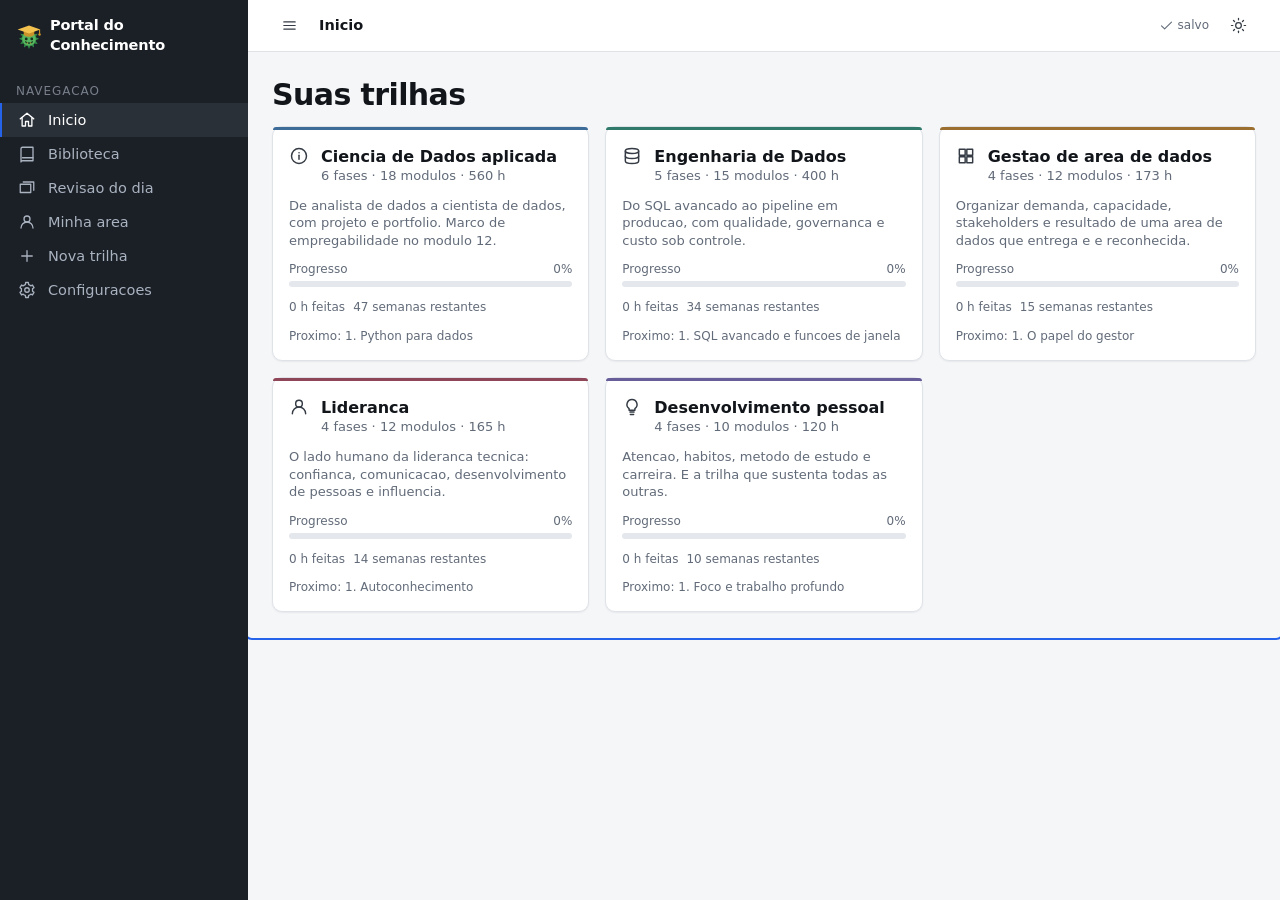
==== commit 4d34b4f1: "Escreve o conteudo das cinco trilhas 67 modulos com aula nativa, 223 itens e 94 exercicios, somando " ====
--- a/index.html
+++ b/index.html
@@ -37,12 +37,11 @@
 <script src="js/db.js"></script>            <!-- PDC.db -->
 <script src="js/ui.js"></script>            <!-- PDC.ui -->
 <script src="js/views.js"></script>         <!-- PDC.views -->
-<script src="js/trilhas/exemplo.js"></script> <!-- DEMONSTRACAO: sai na Etapa 6 -->
-<!-- <script src="js/trilhas/dados.js"></script>          Etapa 6 -->
-<!-- <script src="js/trilhas/engenharia.js"></script>     Etapa 6 -->
-<!-- <script src="js/trilhas/gestao.js"></script>         Etapa 6 -->
-<!-- <script src="js/trilhas/lideranca.js"></script>      Etapa 6 -->
-<!-- <script src="js/trilhas/desenvolvimento.js"></script> Etapa 6 -->
+<script src="js/trilhas/dados.js"></script>
+<script src="js/trilhas/engenharia.js"></script>
+<script src="js/trilhas/gestao.js"></script>
+<script src="js/trilhas/lideranca.js"></script>
+<script src="js/trilhas/desenvolvimento.js"></script>
 <!-- <script src="js/exercicios.js"></script>             Etapa 7 -->
 <!-- <script src="js/biblioteca.js"></script>             Etapa 8 -->
 <!-- <script src="js/leitor.js"></script>                 Etapa 9 -->
